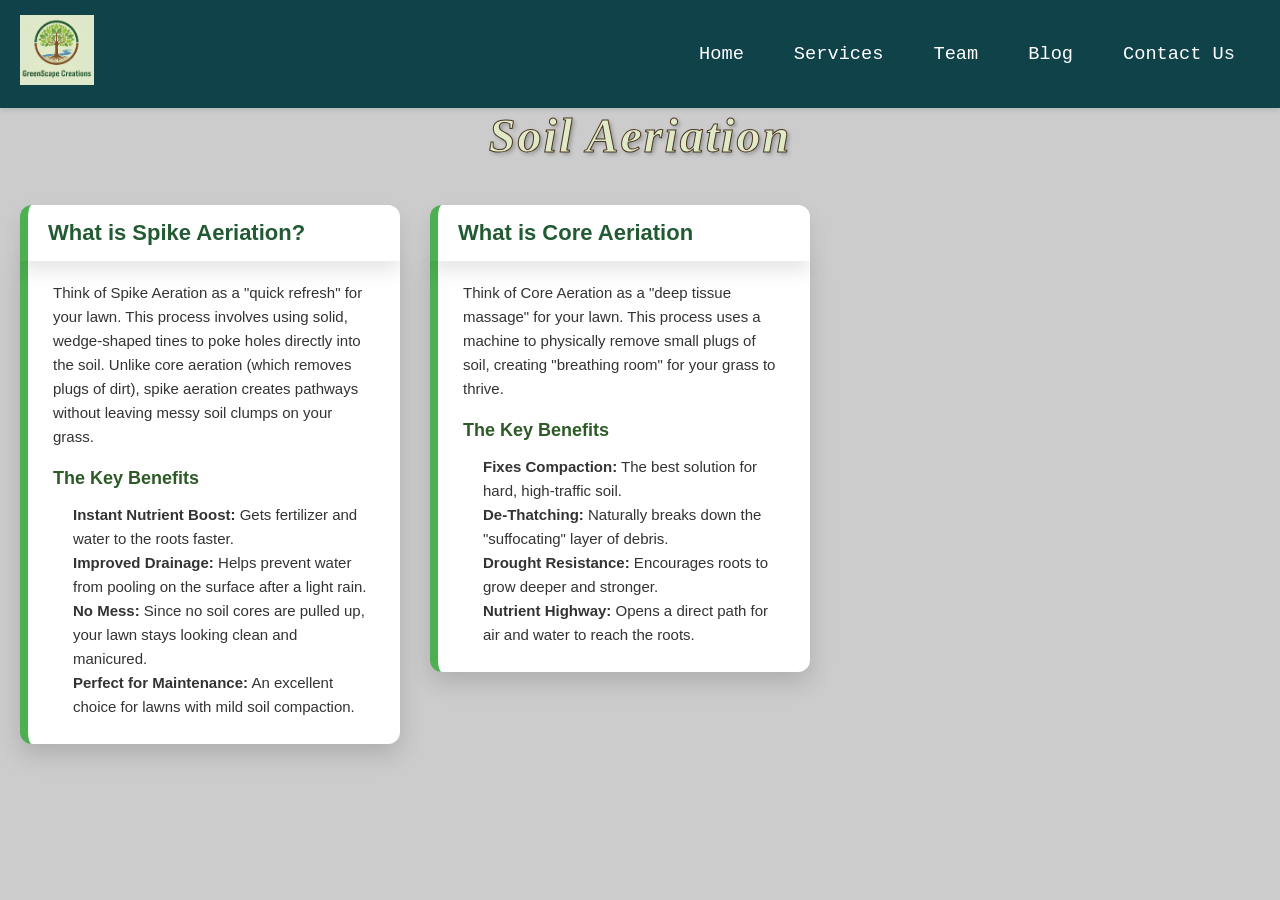
==== aeration.html @ 0cd76f69 "Commit" ====
<!DOCTYPE html>
<html lang="en">
<head>
    <meta charset="UTF-8">
    <meta name="viewport" content="width=device-width, initial-scale=1.0">
    <title>GreenScape Solutions</title>
    <link rel="stylesheet" href="scripts/menu.css">
    <link rel="stylesheet" href="scripts/style.css">
    <link rel="stylesheet" href="scripts/aeriation.css">
</head>
<body>
    <header class="navbar-container">
        <nav class="navbar">
            
            <div class="navbar-brand">
                <a href="#home"><img id="logo" src="img/logo.png"></a> 
                </div>

            <input type="checkbox" id="menu-toggle">
            
            <label for="menu-toggle" class="hamburger">
                <span class="bar"></span>
                <span class="bar"></span>
                <span class="bar"></span>
            </label>

            <ul class="nav-links">
                <li><a href="#home">Home</a></li>
                
                <li class="dropdown" id="services-dropdown">
                    <a href="services.html">Services</a>
                    <ul class="submenu">
                        <li><a href="aeration.html">Aeration</a></li>
                        <li><a href="landscape_maintnace.html">Landscape Maintenance</a></li>
                        <li><a href="treatments.html">Treatments</a></li>
                    </ul>
                </li>
                
                <li><a href="#team">Team</a></li>
                <li><a href="#blog">Blog</a></li>
                <li><a href="#contact-us">Contact Us</a></li>
            </ul>
        </nav>
    </header>

    <script src="scripts/script.js"></script>

    <h1 id="soil">
        Soil Aeriation
    </h1>
    <br>
    <div class="parent-container">
        <div class="service-box1">
            <h2 id="spike">What is Spike Aeriation?</h2>
            <div id="spike-explain">
            Think of Spike Aeration as a "quick refresh" for your lawn. This process involves using solid, wedge-shaped tines to poke holes directly into the soil. Unlike core aeration (which removes plugs of dirt), spike aeration creates pathways without leaving messy soil clumps on your grass.

            <h3>The Key Benefits</h3>
            <ul>
                <li><strong>Instant Nutrient Boost:</strong> Gets fertilizer and water to the roots faster.</li>
                <li><strong>Improved Drainage:</strong> Helps prevent water from pooling on the surface after a light rain.</li>
                <li><strong>No Mess:</strong> Since no soil cores are pulled up, your lawn stays looking clean and manicured.</li>
                <li><strong>Perfect for Maintenance:</strong> An excellent choice for lawns with mild soil compaction.</li>
            </ul>
            </div>
        </div>
        <div class="service-box2">
        <h2 id="core">What is Core Aeriation</h2>
        <div id="core-explain">
            Think of Core Aeration as a "deep tissue massage" for your lawn. This process uses a machine to physically remove small plugs of soil, creating "breathing room" for your grass to thrive.

            <h3>The Key Benefits</h3>
            <ul>
                <li><strong>Fixes Compaction:</strong> The best solution for hard, high-traffic soil.</li>
                <li><strong>De-Thatching:</strong> Naturally breaks down the "suffocating" layer of debris.</li>
                <li><strong>Drought Resistance:</strong> Encourages roots to grow deeper and stronger.</li>
                <li><strong>Nutrient Highway:</strong> Opens a direct path for air and water to reach the roots.</li>
            </ul>
        </div>
    </div>
</div>
</body>
</html>
---- scripts/menu.css ----
/* Base Reset and Styling */
* {
    margin: 0;
    padding: 0;
    box-sizing: border-box;
    list-style: none;
    text-decoration: none;
}

/* --- Navigation Container --- */
.navbar-container {
    background-color: #104249;
    box-shadow: 0 2px 5px rgba(0, 0, 0, 0.1);
}

.navbar {
    display: flex;
    justify-content: space-between;
    align-items: center;
    padding: 0 20px;
    width: 100%;
    margin: 0;
    max-width: none;
}

/* --- Left Side: Brand/Icon --- */
.navbar-brand a {
    color: #1f5030;
    font-size: 1.5em;
    font-weight: bold;
    padding: 15px 0;
    display: block;
}

/* --- Right Side: Navigation Links (Desktop) --- */
.nav-links {
    display: flex;
    justify-content: flex-end;
    align-items: center;
}

.nav-links > li {
    position: relative;
}

.nav-links a {
    display: block;
    padding: 10px 25px;
    color: white;
    transition: background-color 0.3s;
}

.nav-links a:hover {
    background-color: #b5d8cf;
    color: #1f5030;
}

/* --- Dropdown Styling (Desktop) --- */
.submenu {
    display: none;
    position: absolute;
    top: 100%;
    left: 0;
    background-color: #b5d8cf;
    min-width: 180px;
    z-index: 10;
    box-shadow: 0 5px 10px rgba(0, 0, 0, 0.2);
}

.dropdown:hover .submenu {
    display: block; 
}

.submenu a {
    padding: 10px 20px;
}

.submenu li:hover a {
    background-color: #76c4e2;
}

/* --- Hamburger Icon (Hidden on Desktop) --- */
#menu-toggle {
    display: none;
}

.hamburger {
    display: none;
    cursor: pointer;
}

.bar {
    display: block;
    width: 25px;
    height: 3px;
    margin: 5px 0;
    background-color: white;
    transition: all 0.3s ease-in-out;
}

/* ==================================== */
/* --- Mobile/Tablet Responsiveness --- */
/* ==================================== */
@media (max-width: 768px) {
    
    .navbar {
        flex-wrap: wrap;
        padding: 0 20px;
    }

    .hamburger {
        display: block; 
        padding: 15px 0;
    }

    .nav-links {
        flex-direction: column;
        width: 100%;
        max-height: 0;
        overflow: hidden;
        transition: max-height 0.3s ease-out;
        background-color: #333;
        text-align: center;
        order: 1;
    }

    .nav-links > li {
        width: 100%;
        border-top: 1px solid #555;
    }
    
    #menu-toggle:checked ~ .nav-links {
        max-height: 500px;
    }

    .submenu {
        position: static;
        width: 100%;
        display: none;
        background-color: #555;
    }

    .dropdown.active .submenu {
        display: block;
    }
}
---- scripts/style.css ----
body{
    background-color: #CCCCCC;
    font-family:'Courier New', Courier, monospace;
    font-size: 14pt;
}
#logo{
    height: 70px;
}
.container{
    box-shadow: 0 2px 5px rgba(0, 0, 0, 0.1);
    display: flex;
    flex-direction: row;
}
.service-links{
    justify-content: space-around;
    padding: 10px;
    max-width: fit-content;
    margin: 0 auto;
}
#weed{
    display: flex;
    max-width: 350px;
    justify-content: flex-end;
    align-items: center;
    order: 2;
}
#fertilizer{
    display: flex;
    max-width: 350px;
    order: 0;
}
#lawn{
    display: flex;
    max-width: 350px;;
    order: 1;
}
---- scripts/aeriation.css ----
#soil {
    font-family: 'Georgia', serif; /* A classic, organic font */
    font-style: italic;
    text-align: center;
    font-size: 3rem;
    color: #E0EAC9;
    -webkit-text-stroke: 1px #4B3621;
    text-shadow: 2px 2px 4px rgba(0, 0, 0, 0.3);
    letter-spacing: 2px;
}
/* 2. Style for the individual "Column" */
.service-box1 {
    width: 380px;
    display: flex;
    flex-direction: column;
}

/* 3. The Header (Matching your screenshot style) */
#spike {
    background: white;
    border-left: 8px solid #4CAF50;
    border-radius: 12px 12px 0 0;
    padding: 15px 20px;
    margin: 0;
    box-shadow: 0 10px 20px rgba(0,0,0,0.1);
    font-family: sans-serif;
    font-size: 22px;
    color: #225B33;
    z-index: 2; /* Keeps it on top */
}

/* 4. The Content Box */
#spike-explain {
    background: white;
    border-left: 8px solid #4CAF50;
    border-radius: 0 0 12px 12px;
    padding: 25px;
    margin-top: -5px; /* Pulls it up to meet the header */
    box-shadow: 0 10px 25px rgba(0,0,0,0.15);
    font-family: sans-serif;
    font-size: 15px;
    line-height: 1.6;
    color: #333;
}

/* 5. Benefits Text */
#spike-explain h3 {
    color: #2d5a27;
    font-size: 18px;
    margin: 15px 0 10px 0;
}

#spike-explain ul {
    padding-left: 20px;
}

/* Mobile Friendly: Stacks the boxes on top of each other on small screens */
@media (max-width: 800px) {
    .aeration-card {
        float: none;
        width: auto;
        max-width: 100%;
        margin: 10px;
    }
}
/* 1. This goes on the container that holds BOTH boxes (the grey area) */
.parent-container { 
    display: flex;
    flex-direction: row;
    align-items: flex-start;
    gap: 30px; /* Space between the two boxes */
    padding: 20px;
    flex-wrap: wrap; /* Keeps it from breaking on smaller screens */
}

/* 2. Style for the individual "Column" */
.service-box2 {
    width: 380px;
    display: flex;
    flex-direction: column;
}

/* 3. The Header (Matching your screenshot style) */
#core {
    background: white;
    border-left: 8px solid #4CAF50;
    border-radius: 12px 12px 0 0;
    padding: 15px 20px;
    margin: 0;
    box-shadow: 0 10px 20px rgba(0,0,0,0.1);
    font-family: sans-serif;
    font-size: 22px;
    color: #225B33;
    z-index: 2; /* Keeps it on top */
}

/* 4. The Content Box */
#core-explain {
    background: white;
    border-left: 8px solid #4CAF50;
    border-radius: 0 0 12px 12px;
    padding: 25px;
    margin-top: -5px; /* Pulls it up to meet the header */
    box-shadow: 0 10px 25px rgba(0,0,0,0.15);
    font-family: sans-serif;
    font-size: 15px;
    line-height: 1.6;
    color: #333;
}

/* 5. Benefits Text */
#core-explain h3 {
    color: #2d5a27;
    font-size: 18px;
    margin: 15px 0 10px 0;
}

#core-explain ul {
    padding-left: 20px;
}

/* Mobile Friendly: Stacks the boxes on top of each other on small screens */
@media (max-width: 800px) {
    .aeration-card {
        float: none;
        width: auto;
        max-width: 100%;
        margin: 10px;
    }
}
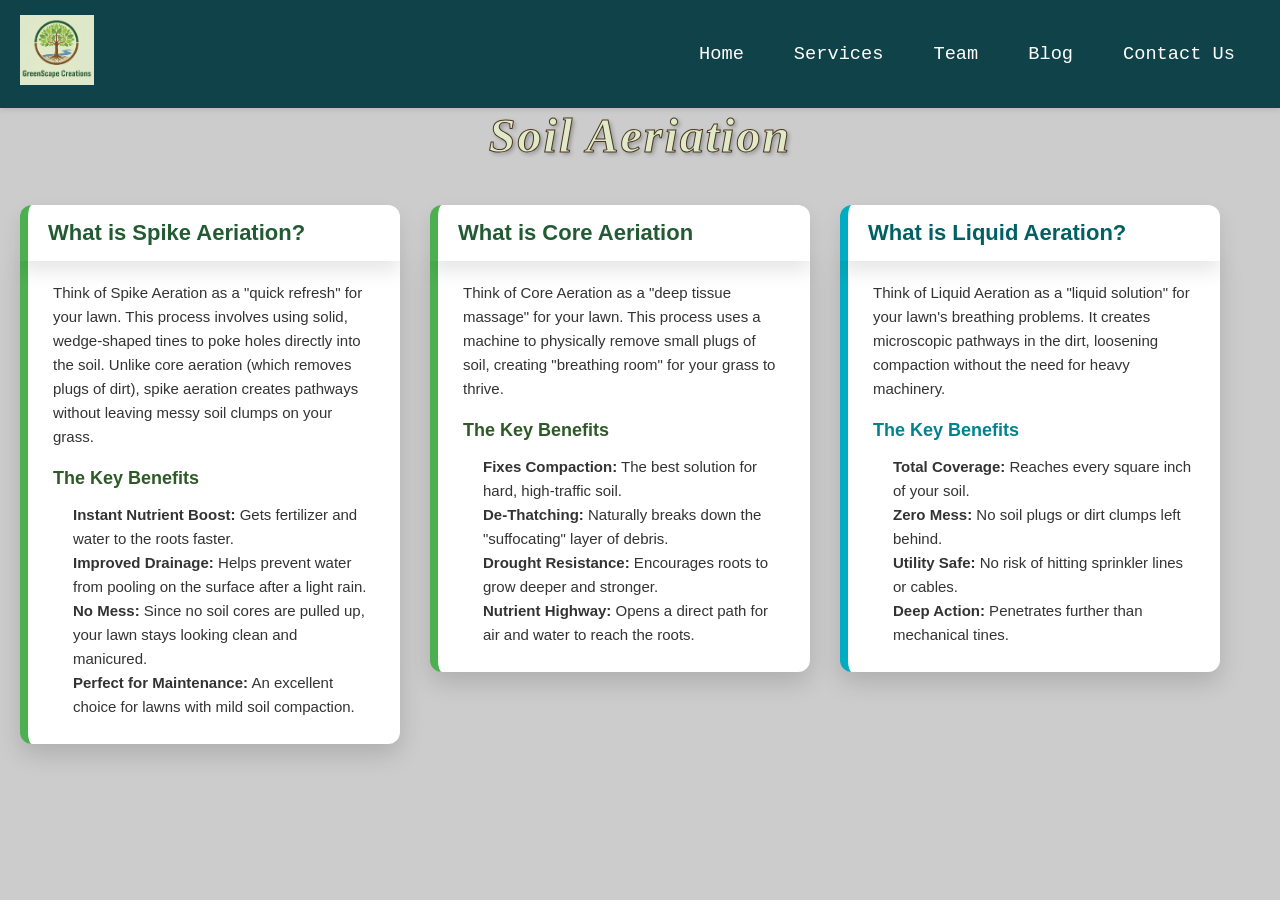
==== commit 675aa002: "commit" ====
--- a/aeration.html
+++ b/aeration.html
@@ -64,7 +64,7 @@
             </ul>
             </div>
         </div>
-        <div class="service-box2">
+        <div class="service-box1">
         <h2 id="core">What is Core Aeriation</h2>
         <div id="core-explain">
             Think of Core Aeration as a "deep tissue massage" for your lawn. This process uses a machine to physically remove small plugs of soil, creating "breathing room" for your grass to thrive.
@@ -78,6 +78,20 @@
             </ul>
         </div>
     </div>
+    <div class="service-box1">
+    <h2 id="liquid">What is Liquid Aeration?</h2>
+    <div id="liquid-explain">
+        Think of Liquid Aeration as a "liquid solution" for your lawn's breathing problems. It creates microscopic pathways in the dirt, loosening compaction without the need for heavy machinery.
+
+        <h3>The Key Benefits</h3>
+        <ul>
+            <li><strong>Total Coverage:</strong> Reaches every square inch of your soil.</li>
+            <li><strong>Zero Mess:</strong> No soil plugs or dirt clumps left behind.</li>
+            <li><strong>Utility Safe:</strong> No risk of hitting sprinkler lines or cables.</li>
+            <li><strong>Deep Action:</strong> Penetrates further than mechanical tines.</li>
+        </ul>
+    </div>
+</div>
 </div>
 </body>
 </html>
--- a/scripts/aeriation.css
+++ b/scripts/aeriation.css
@@ -127,4 +127,41 @@
         max-width: 100%;
         margin: 10px;
     }
+}
+/* Header Styling for Liquid */
+#liquid {
+    background: white;
+    border-left: 8px solid #00acc1; /* A nice "watery" teal color */
+    border-radius: 12px 12px 0 0;
+    padding: 15px 20px;
+    margin: 0;
+    box-shadow: 0 10px 20px rgba(0,0,0,0.1);
+    font-family: sans-serif;
+    font-size: 22px;
+    color: #006064; /* Dark teal text */
+    z-index: 2;
+}
+
+/* Content Box Styling for Liquid */
+#liquid-explain {
+    background: white;
+    border-left: 8px solid #00acc1;
+    border-radius: 0 0 12px 12px;
+    padding: 25px;
+    margin-top: -5px; 
+    box-shadow: 0 10px 25px rgba(0,0,0,0.15);
+    font-family: sans-serif;
+    font-size: 15px;
+    line-height: 1.6;
+    color: #333;
+}
+
+#liquid-explain h3 {
+    color: #00838f;
+    font-size: 18px;
+    margin: 15px 0 10px 0;
+}
+
+#liquid-explain ul {
+    padding-left: 20px;
 }
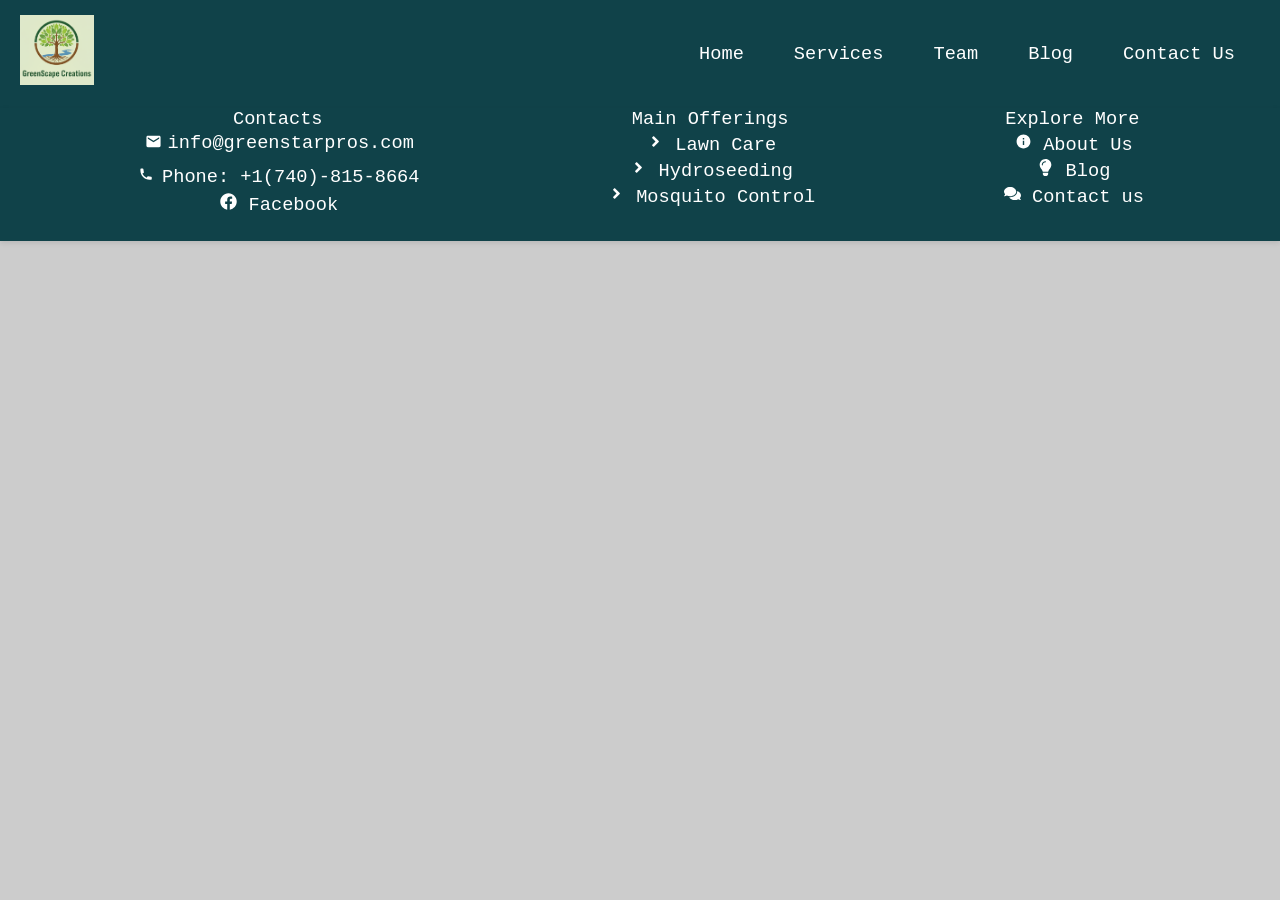
==== commit c70a7cf7: "Merge" ====
--- a/aeration.html
+++ b/aeration.html
@@ -4,94 +4,10 @@
     <meta charset="UTF-8">
     <meta name="viewport" content="width=device-width, initial-scale=1.0">
     <title>GreenScape Solutions</title>
-    <link rel="stylesheet" href="scripts/menu.css">
     <link rel="stylesheet" href="scripts/style.css">
-    <link rel="stylesheet" href="scripts/aeriation.css">
 </head>
 <body>
-    <header class="navbar-container">
-        <nav class="navbar">
-            
-            <div class="navbar-brand">
-                <a href="#home"><img id="logo" src="img/logo.png"></a> 
-                </div>
-
-            <input type="checkbox" id="menu-toggle">
-            
-            <label for="menu-toggle" class="hamburger">
-                <span class="bar"></span>
-                <span class="bar"></span>
-                <span class="bar"></span>
-            </label>
-
-            <ul class="nav-links">
-                <li><a href="#home">Home</a></li>
-                
-                <li class="dropdown" id="services-dropdown">
-                    <a href="services.html">Services</a>
-                    <ul class="submenu">
-                        <li><a href="aeration.html">Aeration</a></li>
-                        <li><a href="landscape_maintnace.html">Landscape Maintenance</a></li>
-                        <li><a href="treatments.html">Treatments</a></li>
-                    </ul>
-                </li>
-                
-                <li><a href="#team">Team</a></li>
-                <li><a href="#blog">Blog</a></li>
-                <li><a href="#contact-us">Contact Us</a></li>
-            </ul>
-        </nav>
-    </header>
-
-    <script src="scripts/script.js"></script>
-
-    <h1 id="soil">
-        Soil Aeriation
-    </h1>
-    <br>
-    <div class="parent-container">
-        <div class="service-box1">
-            <h2 id="spike">What is Spike Aeriation?</h2>
-            <div id="spike-explain">
-            Think of Spike Aeration as a "quick refresh" for your lawn. This process involves using solid, wedge-shaped tines to poke holes directly into the soil. Unlike core aeration (which removes plugs of dirt), spike aeration creates pathways without leaving messy soil clumps on your grass.
-
-            <h3>The Key Benefits</h3>
-            <ul>
-                <li><strong>Instant Nutrient Boost:</strong> Gets fertilizer and water to the roots faster.</li>
-                <li><strong>Improved Drainage:</strong> Helps prevent water from pooling on the surface after a light rain.</li>
-                <li><strong>No Mess:</strong> Since no soil cores are pulled up, your lawn stays looking clean and manicured.</li>
-                <li><strong>Perfect for Maintenance:</strong> An excellent choice for lawns with mild soil compaction.</li>
-            </ul>
-            </div>
-        </div>
-        <div class="service-box1">
-        <h2 id="core">What is Core Aeriation</h2>
-        <div id="core-explain">
-            Think of Core Aeration as a "deep tissue massage" for your lawn. This process uses a machine to physically remove small plugs of soil, creating "breathing room" for your grass to thrive.
-
-            <h3>The Key Benefits</h3>
-            <ul>
-                <li><strong>Fixes Compaction:</strong> The best solution for hard, high-traffic soil.</li>
-                <li><strong>De-Thatching:</strong> Naturally breaks down the "suffocating" layer of debris.</li>
-                <li><strong>Drought Resistance:</strong> Encourages roots to grow deeper and stronger.</li>
-                <li><strong>Nutrient Highway:</strong> Opens a direct path for air and water to reach the roots.</li>
-            </ul>
-        </div>
-    </div>
-    <div class="service-box1">
-    <h2 id="liquid">What is Liquid Aeration?</h2>
-    <div id="liquid-explain">
-        Think of Liquid Aeration as a "liquid solution" for your lawn's breathing problems. It creates microscopic pathways in the dirt, loosening compaction without the need for heavy machinery.
-
-        <h3>The Key Benefits</h3>
-        <ul>
-            <li><strong>Total Coverage:</strong> Reaches every square inch of your soil.</li>
-            <li><strong>Zero Mess:</strong> No soil plugs or dirt clumps left behind.</li>
-            <li><strong>Utility Safe:</strong> No risk of hitting sprinkler lines or cables.</li>
-            <li><strong>Deep Action:</strong> Penetrates further than mechanical tines.</li>
-        </ul>
-    </div>
-</div>
-</div>
+    <script src="scripts/components.js" defer></script>
+    <script src="scripts/script.js" defer></script>
 </body>
 </html>
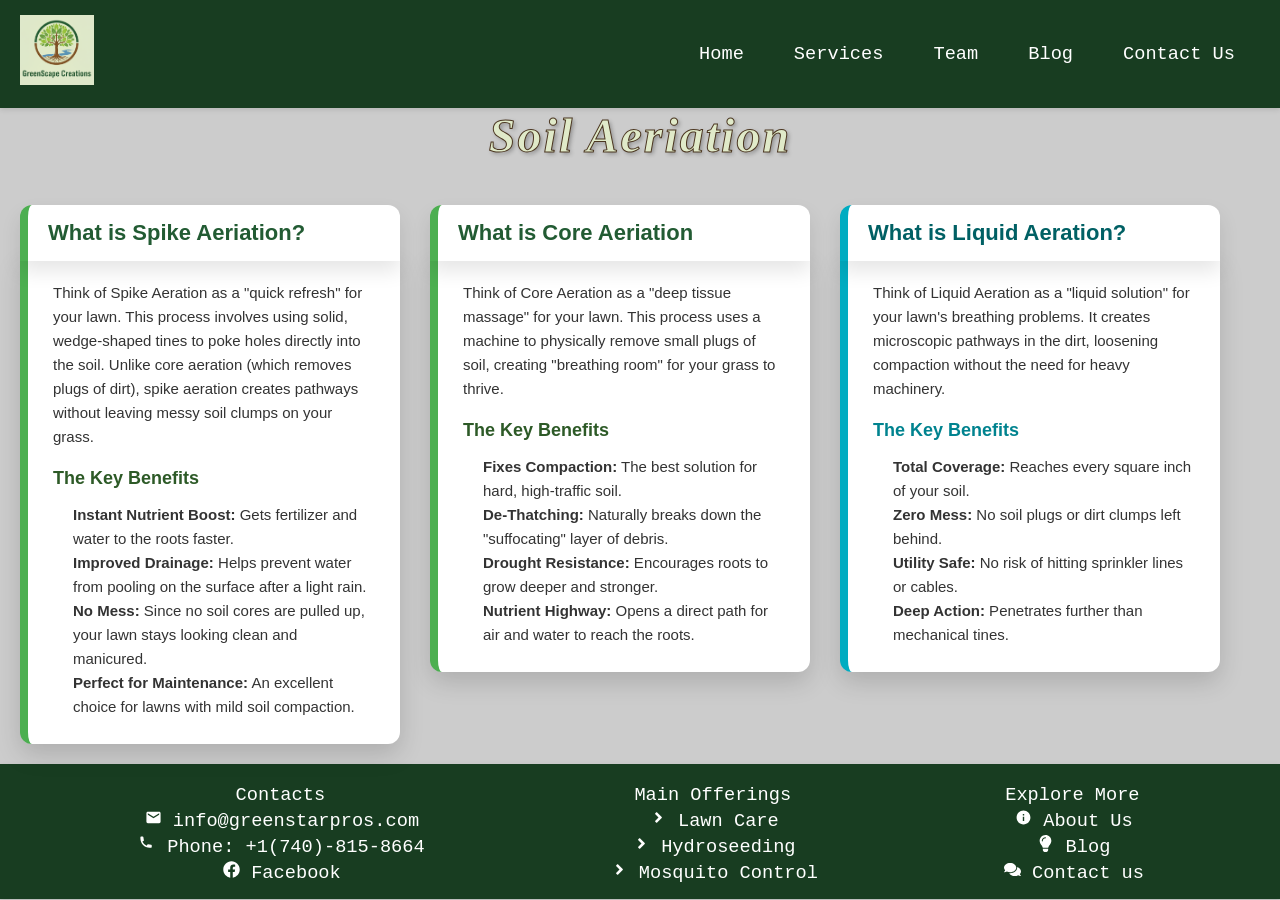
==== commit 874f329f: "maycom commit" ====
--- a/aeration.html
+++ b/aeration.html
@@ -4,10 +4,61 @@
     <meta charset="UTF-8">
     <meta name="viewport" content="width=device-width, initial-scale=1.0">
     <title>GreenScape Solutions</title>
+    <link rel="stylesheet" href="scripts/menu.css">
     <link rel="stylesheet" href="scripts/style.css">
+    <link rel="stylesheet" href="scripts/aeriation.css">
 </head>
 <body>
     <script src="scripts/components.js" defer></script>
     <script src="scripts/script.js" defer></script>
+
+    <h1 id="soil">
+        Soil Aeriation
+    </h1>
+    <br>
+    <div class="parent-container">
+        <div class="service-box1">
+            <h2 id="spike">What is Spike Aeriation?</h2>
+            <div id="spike-explain">
+            Think of Spike Aeration as a "quick refresh" for your lawn. This process involves using solid, wedge-shaped tines to poke holes directly into the soil. Unlike core aeration (which removes plugs of dirt), spike aeration creates pathways without leaving messy soil clumps on your grass.
+
+            <h3>The Key Benefits</h3>
+            <ul>
+                <li><strong>Instant Nutrient Boost:</strong> Gets fertilizer and water to the roots faster.</li>
+                <li><strong>Improved Drainage:</strong> Helps prevent water from pooling on the surface after a light rain.</li>
+                <li><strong>No Mess:</strong> Since no soil cores are pulled up, your lawn stays looking clean and manicured.</li>
+                <li><strong>Perfect for Maintenance:</strong> An excellent choice for lawns with mild soil compaction.</li>
+            </ul>
+            </div>
+        </div>
+        <div class="service-box1">
+        <h2 id="core">What is Core Aeriation</h2>
+        <div id="core-explain">
+            Think of Core Aeration as a "deep tissue massage" for your lawn. This process uses a machine to physically remove small plugs of soil, creating "breathing room" for your grass to thrive.
+
+            <h3>The Key Benefits</h3>
+            <ul>
+                <li><strong>Fixes Compaction:</strong> The best solution for hard, high-traffic soil.</li>
+                <li><strong>De-Thatching:</strong> Naturally breaks down the "suffocating" layer of debris.</li>
+                <li><strong>Drought Resistance:</strong> Encourages roots to grow deeper and stronger.</li>
+                <li><strong>Nutrient Highway:</strong> Opens a direct path for air and water to reach the roots.</li>
+            </ul>
+        </div>
+    </div>
+    <div class="service-box1">
+    <h2 id="liquid">What is Liquid Aeration?</h2>
+    <div id="liquid-explain">
+        Think of Liquid Aeration as a "liquid solution" for your lawn's breathing problems. It creates microscopic pathways in the dirt, loosening compaction without the need for heavy machinery.
+
+        <h3>The Key Benefits</h3>
+        <ul>
+            <li><strong>Total Coverage:</strong> Reaches every square inch of your soil.</li>
+            <li><strong>Zero Mess:</strong> No soil plugs or dirt clumps left behind.</li>
+            <li><strong>Utility Safe:</strong> No risk of hitting sprinkler lines or cables.</li>
+            <li><strong>Deep Action:</strong> Penetrates further than mechanical tines.</li>
+        </ul>
+    </div>
+</div>
+</div>
 </body>
 </html>
--- a/scripts/menu.css
+++ b/scripts/menu.css
@@ -0,0 +1,182 @@
+/* Base Reset and Styling */
+* {
+    margin: 0;
+    padding: 0;
+    box-sizing: border-box;
+    list-style: none;
+    text-decoration: none;
+}
+
+.footer {
+    background-color: #104249;
+    color: white;
+    text-align: center;
+    padding: 20px 0;
+    position: relative; /* Needed for absolute positioning of the footer */
+}
+
+/* --- Navigation Container --- */
+.navbar-container {
+    background-color: #104249;
+    box-shadow: 0 2px 5px rgba(0, 0, 0, 0.1);
+}
+
+.navbar-container2 {
+    background-color: #104249;
+    box-shadow: 0 2px 5px rgba(0, 0, 0, 0.1);
+    margin-top: auto;
+}
+
+.navbar {
+    display: flex;
+    justify-content: space-between;
+    align-items: center;
+    padding: 0 20px;
+    width: 100%;        /* add this */
+    margin: 0;          /* remove centering */
+    max-width: none;    /* remove limit */
+}
+
+/* --- Left Side: Brand/Icon --- */
+.navbar-brand a {
+    color: #1f5030; /* Gold color for the brand name */
+    font-size: 1.5em;
+    font-weight: bold;
+    padding: 15px 0;
+    display: block;
+}
+
+/* --- Right Side: Navigation Links (Desktop) --- */
+.nav-links {
+    display: flex;
+    justify-content: flex-end; /* Align links to the right */
+    align-items: center;
+}
+
+.nav-links2 {
+    display: flex;
+    justify-content: flex-end; /* Align links to the right */
+    align-items: center;
+}
+
+.nav-links > li {
+    position: relative;
+}
+
+
+.nav-links a {
+    display: block;
+    padding: 10px 25px;
+    color: white;
+    transition: background-color 0.3s;
+}
+
+.nav-links2 a {
+    display: block;
+    padding:25px 100px;
+    color: white;
+    transition: background-color 0.3s;
+}
+
+.nav-links a:hover {
+    background-color: #b5d8cf;
+    color: #1f5030;
+}
+
+/* --- Dropdown Styling (Desktop) --- */
+.submenu {
+    display: none;
+    position: absolute;
+    top: 100%;
+    left: 0;
+    background-color: #b5d8cf;
+    min-width: 180px;
+    z-index: 10;
+    box-shadow: 0 5px 10px rgba(0, 0, 0, 0.2);
+}
+
+.dropdown:hover .submenu {
+    display: block; 
+}
+
+.submenu a {
+    padding: 10px 20px;
+}
+
+.submenu li:hover a {
+    background-color: #76c4e2;
+}
+
+/* --- Hamburger Icon (Hidden on Desktop) --- */
+#menu-toggle {
+    display: none;
+}
+
+.hamburger {
+    display: none;
+    cursor: pointer;
+}
+
+.bar {
+    display: block;
+    width: 25px;
+    height: 3px;
+    margin: 5px 0;
+    background-color: white;
+    transition: all 0.3s ease-in-out;
+}
+
+
+/* ==================================== */
+/* --- Mobile/Tablet Responsiveness --- */
+/* ==================================== */
+@media (max-width: 768px) {
+    
+    .navbar {
+        flex-wrap: wrap; /* Allow the nav-links to drop below the brand/hamburger */
+        padding: 0 20px;
+    }
+
+    /* Show the hamburger icon */
+    .hamburger {
+        display: block; 
+        padding: 15px 0;
+    }
+
+    /* Navigation Links (Mobile) */
+    .nav-links {
+        /* On mobile, the links take full width and stack vertically */
+        flex-direction: column;
+        width: 100%;
+        max-height: 0; /* Initially hidden */
+        overflow: hidden;
+        transition: max-height 0.3s ease-out;
+        background-color: #333; 
+        text-align: center;
+        /* Position links below the brand/hamburger by setting width to 100% */
+        order: 1; /* Force nav-links to the second row in the flex container */
+    }
+
+    .nav-links > li {
+        width: 100%;
+        border-top: 1px solid #555;
+    }
+    
+    /* Toggle menu open: Checkbox state controls visibility */
+    #menu-toggle:checked ~ .nav-links {
+        max-height: 500px; /* Must be larger than total link height */
+    }
+
+    /* Mobile Dropdowns */
+    .submenu {
+        position: static; /* Stack naturally below parent */
+        width: 100%;
+        display: none; /* Hide by default, show with JS 'active' class */
+        background-color: #555;
+    }
+
+    /* JavaScript 'active' class for mobile submenu toggle */
+    .dropdown.active .submenu {
+        display: block;
+    }
+}
--- a/scripts/style.css
+++ b/scripts/style.css
@@ -33,4 +33,33 @@
     display: flex;
     max-width: 350px;;
     order: 1;
-}+}
+
+#intro-section {
+    display: flex;
+    align-items: flex-start; /* aligns top edges */
+    gap: 20px; /* space between image and text */
+    margin-top: 12px;
+    margin-bottom: 12px;
+}
+
+#intro-img {
+    display: block;
+    margin-right: auto;
+    width: 300%;
+    height: 300%;
+    object-fit: fill;
+}
+
+#about-us {
+    display: block;
+    margin-top: 10%;
+}
+
+#about-us h2 {
+    color: #255c32;
+}
+
+#about-us p {
+    max-width: 95%;
+}
--- a/scripts/aeriation.css
+++ b/scripts/aeriation.css
@@ -0,0 +1,159 @@
+#soil {
+    font-family: 'Georgia', serif; /* A classic, organic font */
+    font-style: italic;
+    text-align: center;
+    font-size: 3rem;
+    color: #E0EAC9;
+    -webkit-text-stroke: 1px #4B3621;
+    text-shadow: 2px 2px 4px rgba(0, 0, 0, 0.3);
+    letter-spacing: 2px;
+}
+/* 2. Style for the individual "Column" */
+.service-box1 {
+    width: 380px;
+    display: flex;
+    flex-direction: column;
+}
+
+/* 3. The Header (Matching your screenshot style) */
+#spike {
+    background: white;
+    border-left: 8px solid #4CAF50;
+    border-radius: 12px 12px 0 0;
+    padding: 15px 20px;
+    margin: 0;
+    box-shadow: 0 10px 20px rgba(0,0,0,0.1);
+    font-family: sans-serif;
+    font-size: 22px;
+    color: #225B33;
+    z-index: 2; /* Keeps it on top */
+}
+
+/* 4. The Content Box */
+#spike-explain {
+    background: white;
+    border-left: 8px solid #4CAF50;
+    border-radius: 0 0 12px 12px;
+    padding: 25px;
+    margin-top: -5px; /* Pulls it up to meet the header */
+    box-shadow: 0 10px 25px rgba(0,0,0,0.15);
+    font-family: sans-serif;
+    font-size: 15px;
+    line-height: 1.6;
+    color: #333;
+}
+
+/* 5. Benefits Text */
+#spike-explain h3 {
+    color: #2d5a27;
+    font-size: 18px;
+    margin: 15px 0 10px 0;
+}
+
+#spike-explain ul {
+    padding-left: 20px;
+}
+
+/* Mobile Friendly: Stacks the boxes on top of each other on small screens */
+@media (max-width: 800px) {
+    .aeration-card {
+        float: none;
+        width: auto;
+        max-width: 100%;
+        margin: 10px;
+    }
+}
+/* 1. This goes on the container that holds BOTH boxes (the grey area) */
+.parent-container { 
+    display: flex;
+    flex-direction: row;
+    align-items: flex-start;
+    gap: 30px; /* Space between the two boxes */
+    padding: 20px;
+    flex-wrap: wrap; /* Keeps it from breaking on smaller screens */
+}
+/* 3. The Header (Matching your screenshot style) */
+#core {
+    background: white;
+    border-left: 8px solid #4CAF50;
+    border-radius: 12px 12px 0 0;
+    padding: 15px 20px;
+    margin: 0;
+    box-shadow: 0 10px 20px rgba(0,0,0,0.1);
+    font-family: sans-serif;
+    font-size: 22px;
+    color: #225B33;
+    z-index: 2; /* Keeps it on top */
+}
+
+/* 4. The Content Box */
+#core-explain {
+    background: white;
+    border-left: 8px solid #4CAF50;
+    border-radius: 0 0 12px 12px;
+    padding: 25px;
+    margin-top: -5px; /* Pulls it up to meet the header */
+    box-shadow: 0 10px 25px rgba(0,0,0,0.15);
+    font-family: sans-serif;
+    font-size: 15px;
+    line-height: 1.6;
+    color: #333;
+}
+
+/* 5. Benefits Text */
+#core-explain h3 {
+    color: #2d5a27;
+    font-size: 18px;
+    margin: 15px 0 10px 0;
+}
+
+#core-explain ul {
+    padding-left: 20px;
+}
+
+/* Mobile Friendly: Stacks the boxes on top of each other on small screens */
+@media (max-width: 800px) {
+    .aeration-card {
+        float: none;
+        width: auto;
+        max-width: 100%;
+        margin: 10px;
+    }
+}
+/* Header Styling for Liquid */
+#liquid {
+    background: white;
+    border-left: 8px solid #00acc1; /* A nice "watery" teal color */
+    border-radius: 12px 12px 0 0;
+    padding: 15px 20px;
+    margin: 0;
+    box-shadow: 0 10px 20px rgba(0,0,0,0.1);
+    font-family: sans-serif;
+    font-size: 22px;
+    color: #006064; /* Dark teal text */
+    z-index: 2;
+}
+
+/* Content Box Styling for Liquid */
+#liquid-explain {
+    background: white;
+    border-left: 8px solid #00acc1;
+    border-radius: 0 0 12px 12px;
+    padding: 25px;
+    margin-top: -5px; 
+    box-shadow: 0 10px 25px rgba(0,0,0,0.15);
+    font-family: sans-serif;
+    font-size: 15px;
+    line-height: 1.6;
+    color: #333;
+}
+
+#liquid-explain h3 {
+    color: #00838f;
+    font-size: 18px;
+    margin: 15px 0 10px 0;
+}
+
+#liquid-explain ul {
+    padding-left: 20px;
+}
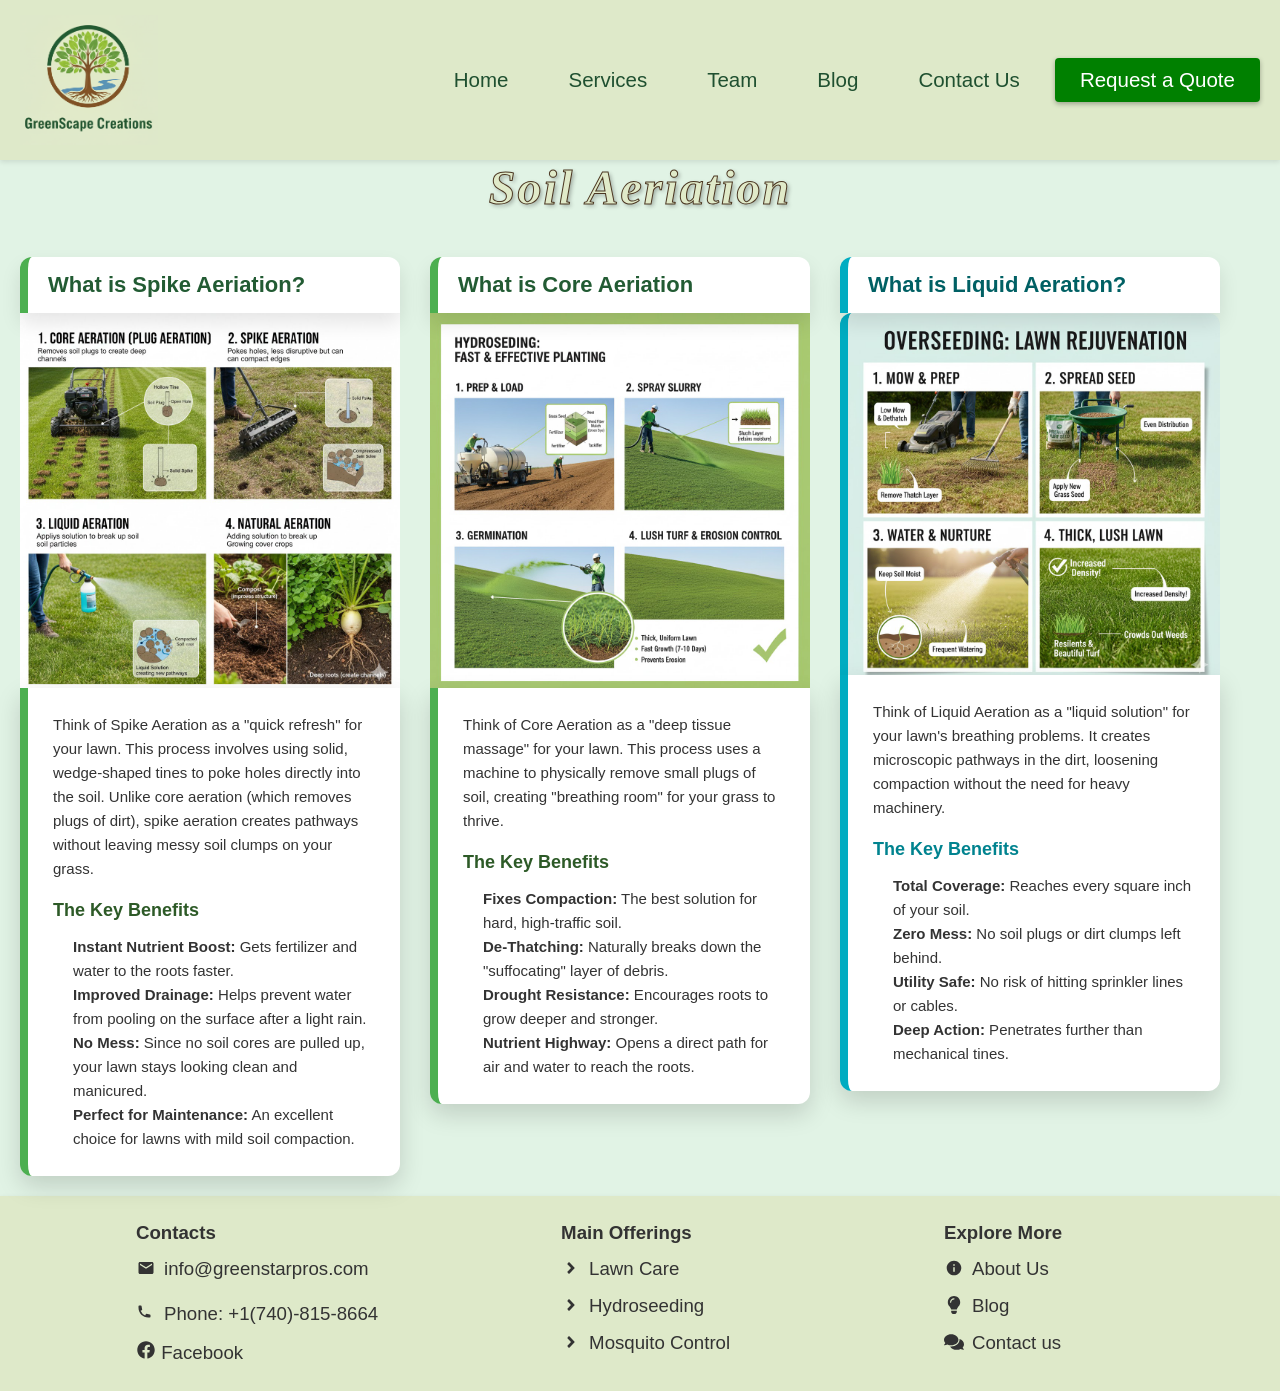
==== commit f6855f86: "add" ====
--- a/aeration.html
+++ b/aeration.html
@@ -19,6 +19,7 @@
     <div class="parent-container">
         <div class="service-box1">
             <h2 id="spike">What is Spike Aeriation?</h2>
+            <img src="img/GreenScape Solutions - WebSite Resources/Service Areas/Aeration & Seeding/Aeration/Aeration Photo.jpg" alt="Aeration Photo" class="service-img1">
             <div id="spike-explain">
             Think of Spike Aeration as a "quick refresh" for your lawn. This process involves using solid, wedge-shaped tines to poke holes directly into the soil. Unlike core aeration (which removes plugs of dirt), spike aeration creates pathways without leaving messy soil clumps on your grass.
 
@@ -33,6 +34,7 @@
         </div>
         <div class="service-box1">
         <h2 id="core">What is Core Aeriation</h2>
+        <img src="img/GreenScape Solutions - WebSite Resources/Service Areas/Aeration & Seeding/Hydroseeding/Hydroseeding Photo.jpg" alt="Aeration Photo" class="service-img2">
         <div id="core-explain">
             Think of Core Aeration as a "deep tissue massage" for your lawn. This process uses a machine to physically remove small plugs of soil, creating "breathing room" for your grass to thrive.
 
@@ -47,6 +49,7 @@
     </div>
     <div class="service-box1">
     <h2 id="liquid">What is Liquid Aeration?</h2>
+    <img src="img/GreenScape Solutions - WebSite Resources/Service Areas/Aeration & Seeding/Overseeding/Overseeding Photo.jpg" alt="Aeration Photo" class="service-img">
     <div id="liquid-explain">
         Think of Liquid Aeration as a "liquid solution" for your lawn's breathing problems. It creates microscopic pathways in the dirt, loosening compaction without the need for heavy machinery.
 
--- a/scripts/style.css
+++ b/scripts/style.css
@@ -1,18 +1,38 @@
 body{
-    background-color: #CCCCCC;
+    background-color: #E1F3E5;;
     font-family:'Courier New', Courier, monospace;
     font-size: 14pt;
 }
 #logo{
     height: 70px;
 }
-.container{
+
+.box{
+    display: flex;
+    flex-direction: row; 
+    align-items: flex-start;
+    justify-content: space-between;
+    padding: 20px;
+    margin: 30px;
+    font-size: 25px;
+    background-color: #E1F3E5;
+}
+
+.containerC{
+    display: flex;
+    flex-direction: column;
+}
+
+.containerR{
     box-shadow: 0 2px 5px rgba(0, 0, 0, 0.1);
     display: flex;
     flex-direction: row;
 }
-.service-links{
-    justify-content: space-around;
+
+#section{
+    display: flex;
+    justify-content: space-evenly;
+    flex-flow: column;
     padding: 10px;
     max-width: fit-content;
     margin: 0 auto;
@@ -35,6 +55,8 @@
     order: 1;
 }
 
+<<<<<<< HEAD
+=======
 #intro-section {
     display: flex;
     align-items: flex-start; /* aligns top edges */
@@ -54,6 +76,7 @@
 #about-us {
     display: block;
     margin-top: 10%;
+    font-family: Arial, Helvetica, sans-serif;
 }
 
 #about-us h2 {
@@ -63,3 +86,5 @@
 #about-us p {
     max-width: 95%;
 }
+
+>>>>>>> main
--- a/scripts/aeriation.css
+++ b/scripts/aeriation.css
@@ -156,4 +156,18 @@
 
 #liquid-explain ul {
     padding-left: 20px;
+}
+
+.service-img {
+    object-fit: cover; /* keeps it clean, no stretching */
+    border-radius: 12px 12px 0 0;
+    margin-bottom: -5px; /* connects nicely to box */
+     border-left: 8px solid #00acc1; /* A nice "watery" teal color */
+}
+
+.service-img {
+    object-fit: cover; /* keeps it clean, no stretching */
+    border-radius: 12px 12px 0 0;
+    margin-bottom: -5px; /* connects nicely to box */
+     border-left: 8px solid #00acc1; /* A nice "watery" teal color */
 }
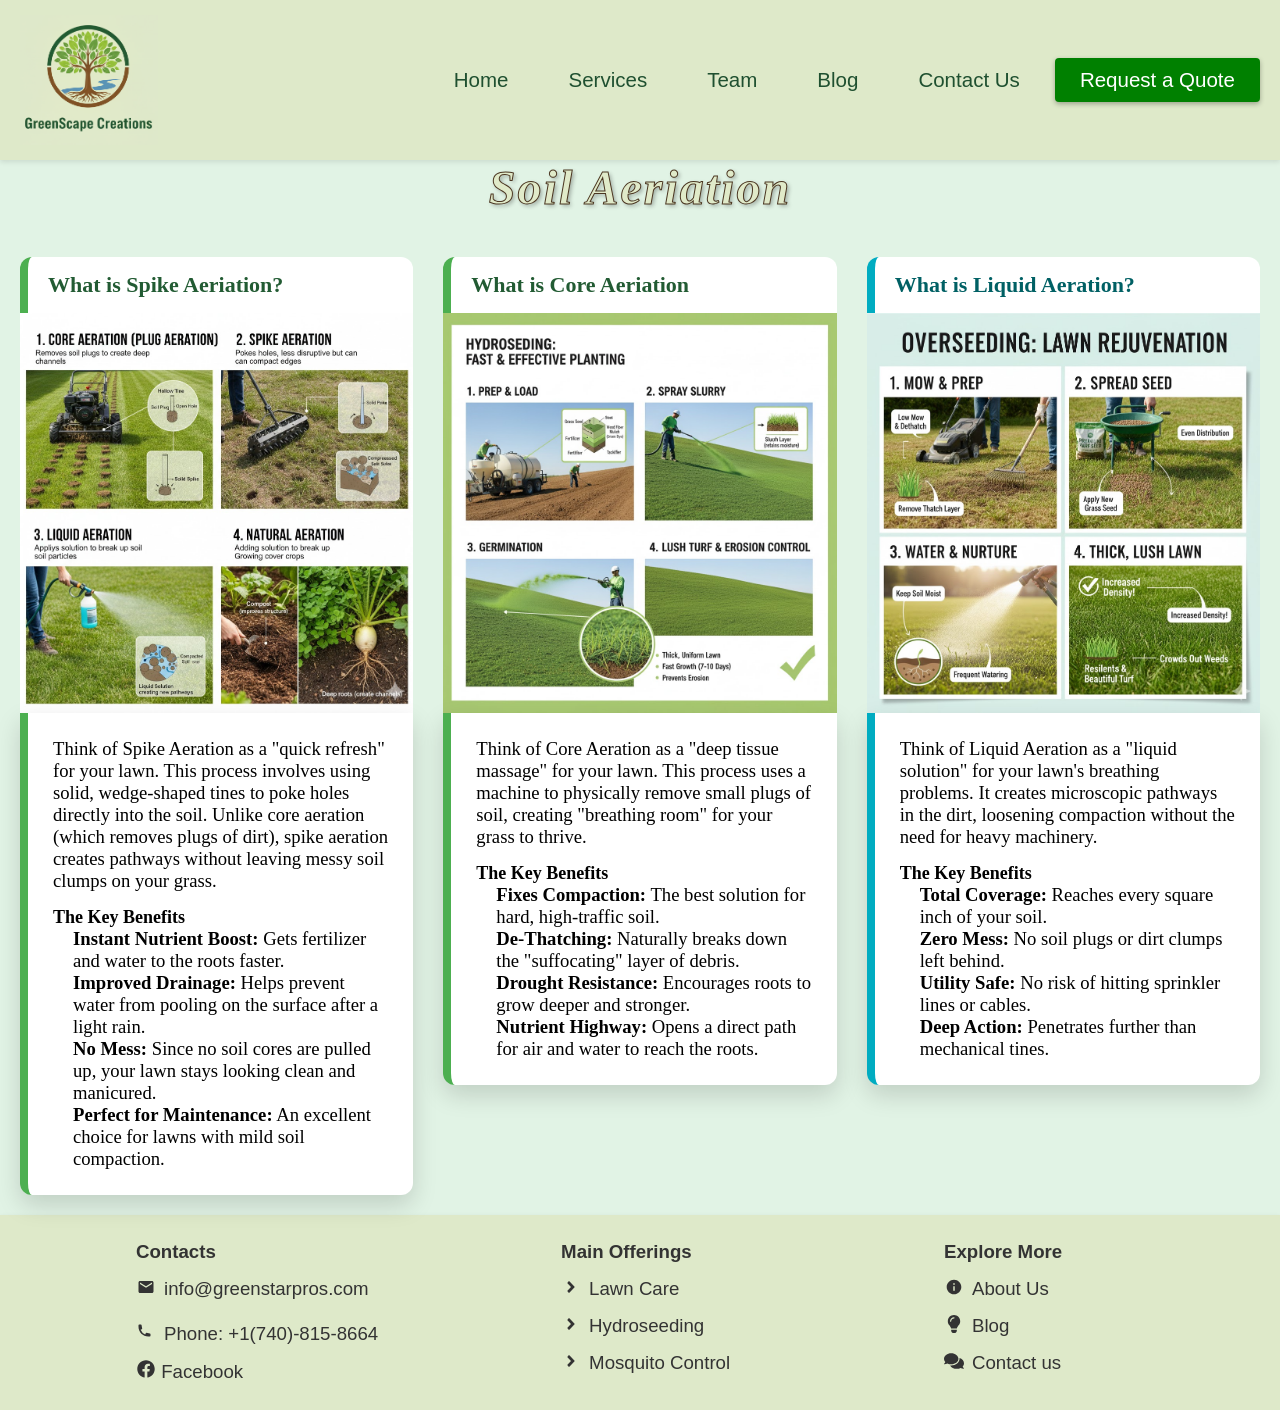
==== commit 59691568: "add" ====
--- a/aeration.html
+++ b/aeration.html
@@ -17,11 +17,17 @@
     </h1>
     <br>
     <div class="parent-container">
-        <div class="service-box1">
-            <h2 id="spike">What is Spike Aeriation?</h2>
-            <img src="img/GreenScape Solutions - WebSite Resources/Service Areas/Aeration & Seeding/Aeration/Aeration Photo.jpg" alt="Aeration Photo" class="service-img1">
-            <div id="spike-explain">
-            Think of Spike Aeration as a "quick refresh" for your lawn. This process involves using solid, wedge-shaped tines to poke holes directly into the soil. Unlike core aeration (which removes plugs of dirt), spike aeration creates pathways without leaving messy soil clumps on your grass.
+
+    <!-- SPIKE -->
+    <div class="service-card">
+        <h2 class="card-title green">What is Spike Aeriation?</h2>
+
+        <img src="img/GreenScape Solutions - WebSite Resources/Service Areas/Aeration & Seeding/Aeration/Aeration Photo.jpg" alt="Aeration Photo" class="card-img">
+
+        <div class="card-content">
+            <p>
+                Think of Spike Aeration as a "quick refresh" for your lawn. This process involves using solid, wedge-shaped tines to poke holes directly into the soil. Unlike core aeration (which removes plugs of dirt), spike aeration creates pathways without leaving messy soil clumps on your grass.
+            </p>
 
             <h3>The Key Benefits</h3>
             <ul>
@@ -30,13 +36,19 @@
                 <li><strong>No Mess:</strong> Since no soil cores are pulled up, your lawn stays looking clean and manicured.</li>
                 <li><strong>Perfect for Maintenance:</strong> An excellent choice for lawns with mild soil compaction.</li>
             </ul>
-            </div>
         </div>
-        <div class="service-box1">
-        <h2 id="core">What is Core Aeriation</h2>
-        <img src="img/GreenScape Solutions - WebSite Resources/Service Areas/Aeration & Seeding/Hydroseeding/Hydroseeding Photo.jpg" alt="Aeration Photo" class="service-img2">
-        <div id="core-explain">
-            Think of Core Aeration as a "deep tissue massage" for your lawn. This process uses a machine to physically remove small plugs of soil, creating "breathing room" for your grass to thrive.
+    </div>
+
+    <!-- CORE -->
+    <div class="service-card">
+        <h2 class="card-title green">What is Core Aeriation</h2>
+
+        <img src="img/GreenScape Solutions - WebSite Resources/Service Areas/Aeration & Seeding/Hydroseeding/Hydroseeding Photo.jpg" alt="Aeration Photo" class="card-img">
+
+        <div class="card-content">
+            <p>
+                Think of Core Aeration as a "deep tissue massage" for your lawn. This process uses a machine to physically remove small plugs of soil, creating "breathing room" for your grass to thrive.
+            </p>
 
             <h3>The Key Benefits</h3>
             <ul>
@@ -47,21 +59,28 @@
             </ul>
         </div>
     </div>
-    <div class="service-box1">
-    <h2 id="liquid">What is Liquid Aeration?</h2>
-    <img src="img/GreenScape Solutions - WebSite Resources/Service Areas/Aeration & Seeding/Overseeding/Overseeding Photo.jpg" alt="Aeration Photo" class="service-img">
-    <div id="liquid-explain">
-        Think of Liquid Aeration as a "liquid solution" for your lawn's breathing problems. It creates microscopic pathways in the dirt, loosening compaction without the need for heavy machinery.
 
-        <h3>The Key Benefits</h3>
-        <ul>
-            <li><strong>Total Coverage:</strong> Reaches every square inch of your soil.</li>
-            <li><strong>Zero Mess:</strong> No soil plugs or dirt clumps left behind.</li>
-            <li><strong>Utility Safe:</strong> No risk of hitting sprinkler lines or cables.</li>
-            <li><strong>Deep Action:</strong> Penetrates further than mechanical tines.</li>
-        </ul>
+    <!-- LIQUID -->
+    <div class="service-card">
+        <h2 class="card-title blue">What is Liquid Aeration?</h2>
+
+        <img src="img/GreenScape Solutions - WebSite Resources/Service Areas/Aeration & Seeding/Overseeding/Overseeding Photo.jpg" alt="Aeration Photo" class="card-img">
+
+        <div class="card-content">
+            <p>
+                Think of Liquid Aeration as a "liquid solution" for your lawn's breathing problems. It creates microscopic pathways in the dirt, loosening compaction without the need for heavy machinery.
+            </p>
+
+            <h3>The Key Benefits</h3>
+            <ul>
+                <li><strong>Total Coverage:</strong> Reaches every square inch of your soil.</li>
+                <li><strong>Zero Mess:</strong> No soil plugs or dirt clumps left behind.</li>
+                <li><strong>Utility Safe:</strong> No risk of hitting sprinkler lines or cables.</li>
+                <li><strong>Deep Action:</strong> Penetrates further than mechanical tines.</li>
+            </ul>
+        </div>
     </div>
-</div>
+
 </div>
 </body>
 </html>
--- a/scripts/aeriation.css
+++ b/scripts/aeriation.css
@@ -1,173 +1,90 @@
-#soil {
-    font-family: 'Georgia', serif; /* A classic, organic font */
+#soil { font-family: 'Georgia', serif; /* A classic, organic font */ 
     font-style: italic;
-    text-align: center;
-    font-size: 3rem;
-    color: #E0EAC9;
-    -webkit-text-stroke: 1px #4B3621;
-    text-shadow: 2px 2px 4px rgba(0, 0, 0, 0.3);
-    letter-spacing: 2px;
+    text-align: center; 
+    font-size: 3rem; color: #E0EAC9; 
+    -webkit-text-stroke: 1px #4B3621; 
+    text-shadow: 2px 2px 4px rgba(0, 0, 0, 0.3); 
+    letter-spacing: 2px; }
+
+/* Layout */
+.parent-container {
+    display: flex;
+    flex-wrap: wrap;
+    justify-content: center;
+    gap: 30px;
+    padding: 20px;
 }
-/* 2. Style for the individual "Column" */
-.service-box1 {
-    width: 380px;
+
+/* Card */
+.service-card {
+    flex: 1 1 300px;
+    max-width: 400px;
     display: flex;
     flex-direction: column;
 }
 
-/* 3. The Header (Matching your screenshot style) */
-#spike {
+/* Title */
+.card-title {
     background: white;
-    border-left: 8px solid #4CAF50;
+    border-left: 8px solid;
     border-radius: 12px 12px 0 0;
     padding: 15px 20px;
     margin: 0;
-    box-shadow: 0 10px 20px rgba(0,0,0,0.1);
-    font-family: sans-serif;
     font-size: 22px;
-    color: #225B33;
-    z-index: 2; /* Keeps it on top */
+    font-family: "Poppins";
 }
 
-/* 4. The Content Box */
-#spike-explain {
+/* Color themes */
+.card-title.green {
+    border-color: #4CAF50;
+    color: #225B33;
+}
+
+.card-title.blue {
+    border-color: #00acc1;
+    color: #006064;
+}
+
+/* Image */
+.card-img {
+    width: 100%;
+    height: 400px;
+    object-fit: cover;
+}
+
+/* Content */
+.card-content {
     background: white;
     border-left: 8px solid #4CAF50;
     border-radius: 0 0 12px 12px;
     padding: 25px;
-    margin-top: -5px; /* Pulls it up to meet the header */
     box-shadow: 0 10px 25px rgba(0,0,0,0.15);
-    font-family: sans-serif;
-    font-size: 15px;
-    line-height: 1.6;
-    color: #333;
+    font-family: "Poppins";
 }
 
-/* 5. Benefits Text */
-#spike-explain h3 {
-    color: #2d5a27;
-    font-size: 18px;
-    margin: 15px 0 10px 0;
+/* Fix blue card border */
+.service-card:nth-child(3) .card-content {
+    border-left-color: #00acc1;
 }
 
-#spike-explain ul {
+/* Text */
+.card-content h3 {
+    margin-top: 15px;
+    font-size: 18px;
+}
+
+.card-content ul {
     padding-left: 20px;
 }
 
-/* Mobile Friendly: Stacks the boxes on top of each other on small screens */
+/* Mobile */
 @media (max-width: 800px) {
-    .aeration-card {
-        float: none;
-        width: auto;
-        max-width: 100%;
-        margin: 10px;
+    .parent-container {
+        flex-direction: column;
+        align-items: center;
     }
-}
-/* 1. This goes on the container that holds BOTH boxes (the grey area) */
-.parent-container { 
-    display: flex;
-    flex-direction: row;
-    align-items: flex-start;
-    gap: 30px; /* Space between the two boxes */
-    padding: 20px;
-    flex-wrap: wrap; /* Keeps it from breaking on smaller screens */
-}
-/* 3. The Header (Matching your screenshot style) */
-#core {
-    background: white;
-    border-left: 8px solid #4CAF50;
-    border-radius: 12px 12px 0 0;
-    padding: 15px 20px;
-    margin: 0;
-    box-shadow: 0 10px 20px rgba(0,0,0,0.1);
-    font-family: sans-serif;
-    font-size: 22px;
-    color: #225B33;
-    z-index: 2; /* Keeps it on top */
-}
 
-/* 4. The Content Box */
-#core-explain {
-    background: white;
-    border-left: 8px solid #4CAF50;
-    border-radius: 0 0 12px 12px;
-    padding: 25px;
-    margin-top: -5px; /* Pulls it up to meet the header */
-    box-shadow: 0 10px 25px rgba(0,0,0,0.15);
-    font-family: sans-serif;
-    font-size: 15px;
-    line-height: 1.6;
-    color: #333;
-}
-
-/* 5. Benefits Text */
-#core-explain h3 {
-    color: #2d5a27;
-    font-size: 18px;
-    margin: 15px 0 10px 0;
-}
-
-#core-explain ul {
-    padding-left: 20px;
-}
-
-/* Mobile Friendly: Stacks the boxes on top of each other on small screens */
-@media (max-width: 800px) {
-    .aeration-card {
-        float: none;
-        width: auto;
-        max-width: 100%;
-        margin: 10px;
+    .service-card {
+        width: 90%;
     }
-}
-/* Header Styling for Liquid */
-#liquid {
-    background: white;
-    border-left: 8px solid #00acc1; /* A nice "watery" teal color */
-    border-radius: 12px 12px 0 0;
-    padding: 15px 20px;
-    margin: 0;
-    box-shadow: 0 10px 20px rgba(0,0,0,0.1);
-    font-family: sans-serif;
-    font-size: 22px;
-    color: #006064; /* Dark teal text */
-    z-index: 2;
-}
-
-/* Content Box Styling for Liquid */
-#liquid-explain {
-    background: white;
-    border-left: 8px solid #00acc1;
-    border-radius: 0 0 12px 12px;
-    padding: 25px;
-    margin-top: -5px; 
-    box-shadow: 0 10px 25px rgba(0,0,0,0.15);
-    font-family: sans-serif;
-    font-size: 15px;
-    line-height: 1.6;
-    color: #333;
-}
-
-#liquid-explain h3 {
-    color: #00838f;
-    font-size: 18px;
-    margin: 15px 0 10px 0;
-}
-
-#liquid-explain ul {
-    padding-left: 20px;
-}
-
-.service-img {
-    object-fit: cover; /* keeps it clean, no stretching */
-    border-radius: 12px 12px 0 0;
-    margin-bottom: -5px; /* connects nicely to box */
-     border-left: 8px solid #00acc1; /* A nice "watery" teal color */
-}
-
-.service-img {
-    object-fit: cover; /* keeps it clean, no stretching */
-    border-radius: 12px 12px 0 0;
-    margin-bottom: -5px; /* connects nicely to box */
-     border-left: 8px solid #00acc1; /* A nice "watery" teal color */
 }
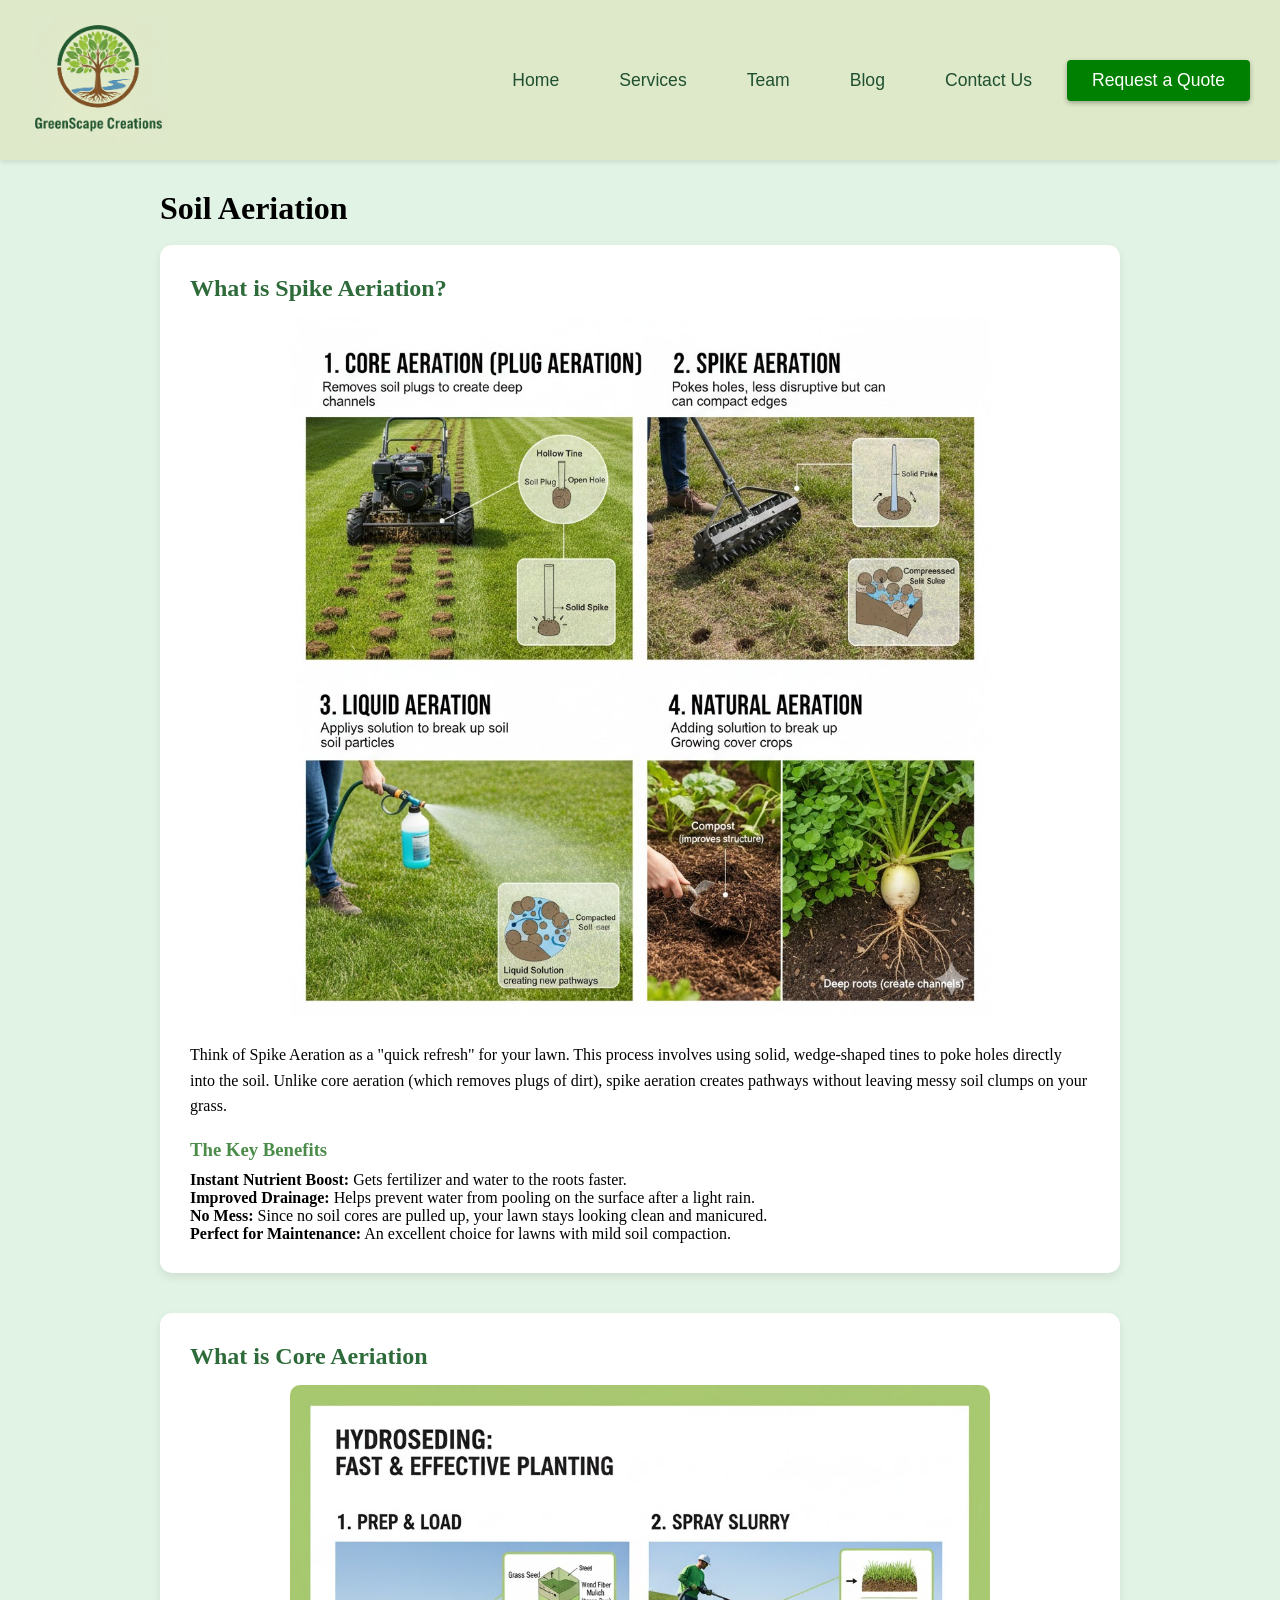
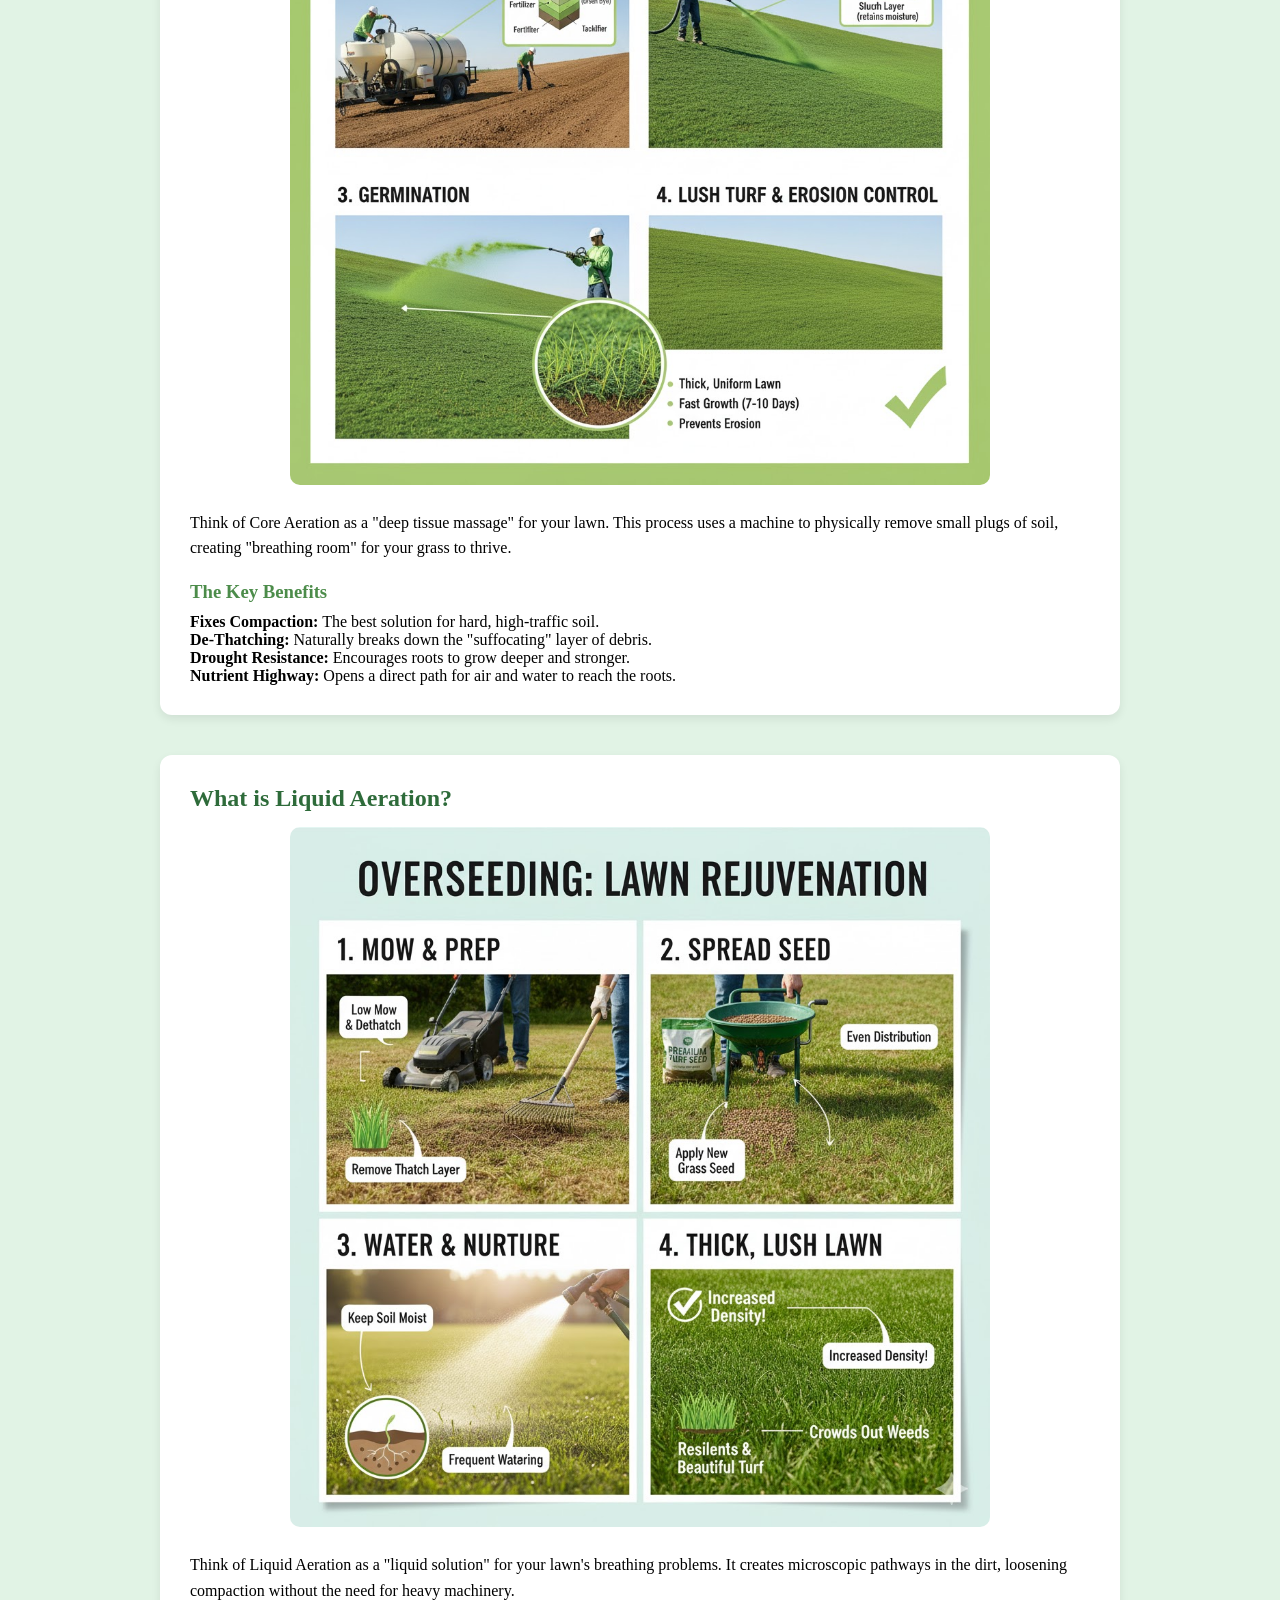
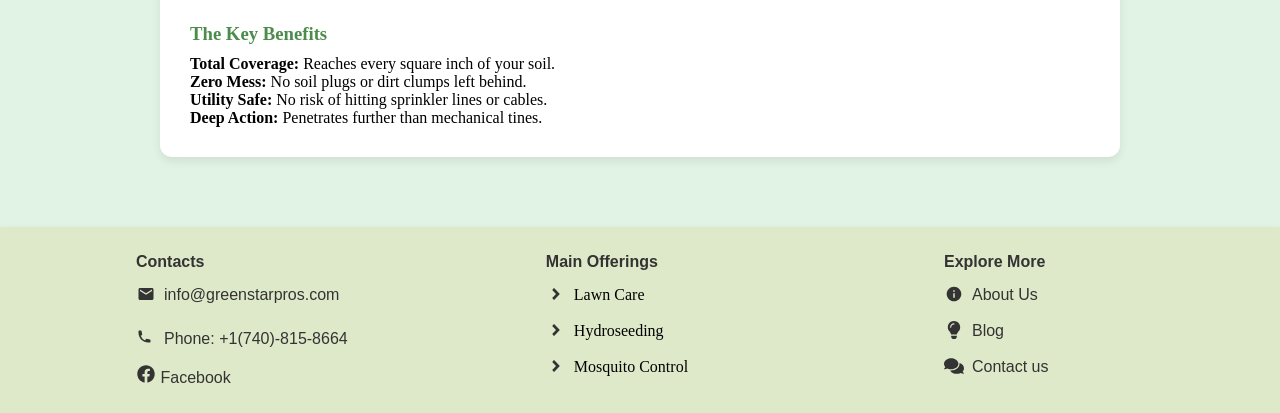
==== commit b1917637: "Aeriation fixes" ====
--- a/aeration.html
+++ b/aeration.html
@@ -1,86 +1,101 @@
 <!DOCTYPE html>
 <html lang="en">
+
 <head>
     <meta charset="UTF-8">
     <meta name="viewport" content="width=device-width, initial-scale=1.0">
     <title>GreenScape Solutions</title>
     <link rel="stylesheet" href="scripts/menu.css">
-    <link rel="stylesheet" href="scripts/style.css">
-    <link rel="stylesheet" href="scripts/aeriation.css">
+    <link rel="stylesheet" href="scripts/treatments.css">
 </head>
+
 <body>
-    <script src="scripts/components.js" defer></script>
-    <script src="scripts/script.js" defer></script>
+    <main class="treatments-page">
+        <script src="scripts/components.js" defer></script>
+        <script src="scripts/script.js" defer></script>
 
-    <h1 id="soil">
-        Soil Aeriation
-    </h1>
-    <br>
-    <div class="parent-container">
+        <h1 id="soil">
+            Soil Aeriation
+        </h1>
+        <br>
 
-    <!-- SPIKE -->
-    <div class="service-card">
-        <h2 class="card-title green">What is Spike Aeriation?</h2>
+        <!-- SPIKE -->
+        <section class="service-card">
+            <h2>What is Spike Aeriation?</h2>
 
-        <img src="img/GreenScape Solutions - WebSite Resources/Service Areas/Aeration & Seeding/Aeration/Aeration Photo.jpg" alt="Aeration Photo" class="card-img">
+            <img class="service-img"
+                src="img/GreenScape Solutions - WebSite Resources/Service Areas/Aeration & Seeding/Aeration/Aeration Photo.jpg"
+                alt="Aeration Photo" class="card-img">
 
-        <div class="card-content">
-            <p>
-                Think of Spike Aeration as a "quick refresh" for your lawn. This process involves using solid, wedge-shaped tines to poke holes directly into the soil. Unlike core aeration (which removes plugs of dirt), spike aeration creates pathways without leaving messy soil clumps on your grass.
-            </p>
+            <div>
+                <p>
+                    Think of Spike Aeration as a "quick refresh" for your lawn. This process involves using solid,
+                    wedge-shaped tines to poke holes directly into the soil. Unlike core aeration (which removes plugs
+                    of dirt), spike aeration creates pathways without leaving messy soil clumps on your grass.
+                </p>
 
-            <h3>The Key Benefits</h3>
-            <ul>
-                <li><strong>Instant Nutrient Boost:</strong> Gets fertilizer and water to the roots faster.</li>
-                <li><strong>Improved Drainage:</strong> Helps prevent water from pooling on the surface after a light rain.</li>
-                <li><strong>No Mess:</strong> Since no soil cores are pulled up, your lawn stays looking clean and manicured.</li>
-                <li><strong>Perfect for Maintenance:</strong> An excellent choice for lawns with mild soil compaction.</li>
-            </ul>
-        </div>
-    </div>
+                <h3>The Key Benefits</h3>
+                <ul>
+                    <li><strong>Instant Nutrient Boost:</strong> Gets fertilizer and water to the roots faster.</li>
+                    <li><strong>Improved Drainage:</strong> Helps prevent water from pooling on the surface after a
+                        light rain.</li>
+                    <li><strong>No Mess:</strong> Since no soil cores are pulled up, your lawn stays looking clean and
+                        manicured.</li>
+                    <li><strong>Perfect for Maintenance:</strong> An excellent choice for lawns with mild soil
+                        compaction.</li>
+                </ul>
+            </div>
+        </section>
 
-    <!-- CORE -->
-    <div class="service-card">
-        <h2 class="card-title green">What is Core Aeriation</h2>
+        <!-- CORE -->
+        <section class="service-card">
+            <h2>What is Core Aeriation</h2>
 
-        <img src="img/GreenScape Solutions - WebSite Resources/Service Areas/Aeration & Seeding/Hydroseeding/Hydroseeding Photo.jpg" alt="Aeration Photo" class="card-img">
+            <img class="service-img"
+                src="img/GreenScape Solutions - WebSite Resources/Service Areas/Aeration & Seeding/Hydroseeding/Hydroseeding Photo.jpg"
+                alt="Aeration Photo" class="card-img">
 
-        <div class="card-content">
-            <p>
-                Think of Core Aeration as a "deep tissue massage" for your lawn. This process uses a machine to physically remove small plugs of soil, creating "breathing room" for your grass to thrive.
-            </p>
+            <div>
+                <p>
+                    Think of Core Aeration as a "deep tissue massage" for your lawn. This process uses a machine to
+                    physically remove small plugs of soil, creating "breathing room" for your grass to thrive.
+                </p>
 
-            <h3>The Key Benefits</h3>
-            <ul>
-                <li><strong>Fixes Compaction:</strong> The best solution for hard, high-traffic soil.</li>
-                <li><strong>De-Thatching:</strong> Naturally breaks down the "suffocating" layer of debris.</li>
-                <li><strong>Drought Resistance:</strong> Encourages roots to grow deeper and stronger.</li>
-                <li><strong>Nutrient Highway:</strong> Opens a direct path for air and water to reach the roots.</li>
-            </ul>
-        </div>
-    </div>
+                <h3>The Key Benefits</h3>
+                <ul>
+                    <li><strong>Fixes Compaction:</strong> The best solution for hard, high-traffic soil.</li>
+                    <li><strong>De-Thatching:</strong> Naturally breaks down the "suffocating" layer of debris.</li>
+                    <li><strong>Drought Resistance:</strong> Encourages roots to grow deeper and stronger.</li>
+                    <li><strong>Nutrient Highway:</strong> Opens a direct path for air and water to reach the roots.
+                    </li>
+                </ul>
+            </div>
+        </section>
 
-    <!-- LIQUID -->
-    <div class="service-card">
-        <h2 class="card-title blue">What is Liquid Aeration?</h2>
+        <!-- LIQUID -->
+        <section class="service-card">
+            <h2>What is Liquid Aeration?</h2>
 
-        <img src="img/GreenScape Solutions - WebSite Resources/Service Areas/Aeration & Seeding/Overseeding/Overseeding Photo.jpg" alt="Aeration Photo" class="card-img">
+            <img class="service-img"
+                src="img/GreenScape Solutions - WebSite Resources/Service Areas/Aeration & Seeding/Overseeding/Overseeding Photo.jpg"
+                alt="Aeration Photo" class="card-img">
 
-        <div class="card-content">
-            <p>
-                Think of Liquid Aeration as a "liquid solution" for your lawn's breathing problems. It creates microscopic pathways in the dirt, loosening compaction without the need for heavy machinery.
-            </p>
+            <div>
+                <p>
+                    Think of Liquid Aeration as a "liquid solution" for your lawn's breathing problems. It creates
+                    microscopic pathways in the dirt, loosening compaction without the need for heavy machinery.
+                </p>
 
-            <h3>The Key Benefits</h3>
-            <ul>
-                <li><strong>Total Coverage:</strong> Reaches every square inch of your soil.</li>
-                <li><strong>Zero Mess:</strong> No soil plugs or dirt clumps left behind.</li>
-                <li><strong>Utility Safe:</strong> No risk of hitting sprinkler lines or cables.</li>
-                <li><strong>Deep Action:</strong> Penetrates further than mechanical tines.</li>
-            </ul>
-        </div>
-    </div>
+                <h3>The Key Benefits</h3>
+                <ul>
+                    <li><strong>Total Coverage:</strong> Reaches every square inch of your soil.</li>
+                    <li><strong>Zero Mess:</strong> No soil plugs or dirt clumps left behind.</li>
+                    <li><strong>Utility Safe:</strong> No risk of hitting sprinkler lines or cables.</li>
+                    <li><strong>Deep Action:</strong> Penetrates further than mechanical tines.</li>
+                </ul>
+            </div>
+        </section>
+    </main>
+</body>
 
-</div>
-</body>
 </html>
--- a/scripts/treatments.css
+++ b/scripts/treatments.css
@@ -0,0 +1,70 @@
+/* Treatments Page Only */
+body{
+  background-color: #E1F3E5;
+}
+
+.treatments-page{
+max-width:1000px;
+margin:auto;
+padding:30px 20px;
+}
+
+.page-title{
+text-align:center;
+font-size:2.5rem;
+margin-bottom:40px;
+color:#2e6b3a;
+}
+
+.service-card{
+background:white;
+padding:30px;
+margin-bottom:40px;
+border-radius:12px;
+box-shadow:0 4px 10px rgba(0,0,0,.08);
+ transition: transform 0.3s ease, box-shadow 0.3s ease;
+}
+
+.service-card:hover {
+  transform: scale(1.05);
+  box-shadow: 0 10px 20px rgba(0, 0, 0, .12);
+  cursor: pointer;
+}
+
+
+.service-img{
+display:block;
+width:100%;
+max-width:700px;
+margin:0 auto 25px;
+border-radius:10px;
+}
+
+.service-card h2{
+color:#2e6b3a;
+margin-bottom:15px;
+}
+
+.service-card h3{
+margin-top:20px;
+margin-bottom:10px;
+color:#4c8c4a;
+}
+
+.service-card p{
+line-height:1.6;
+margin-bottom:15px;
+}
+
+/* Mobile */
+@media (max-width:768px){
+
+.page-title{
+font-size:2rem;
+}
+
+.service-card{
+padding:20px;
+}
+
+}
